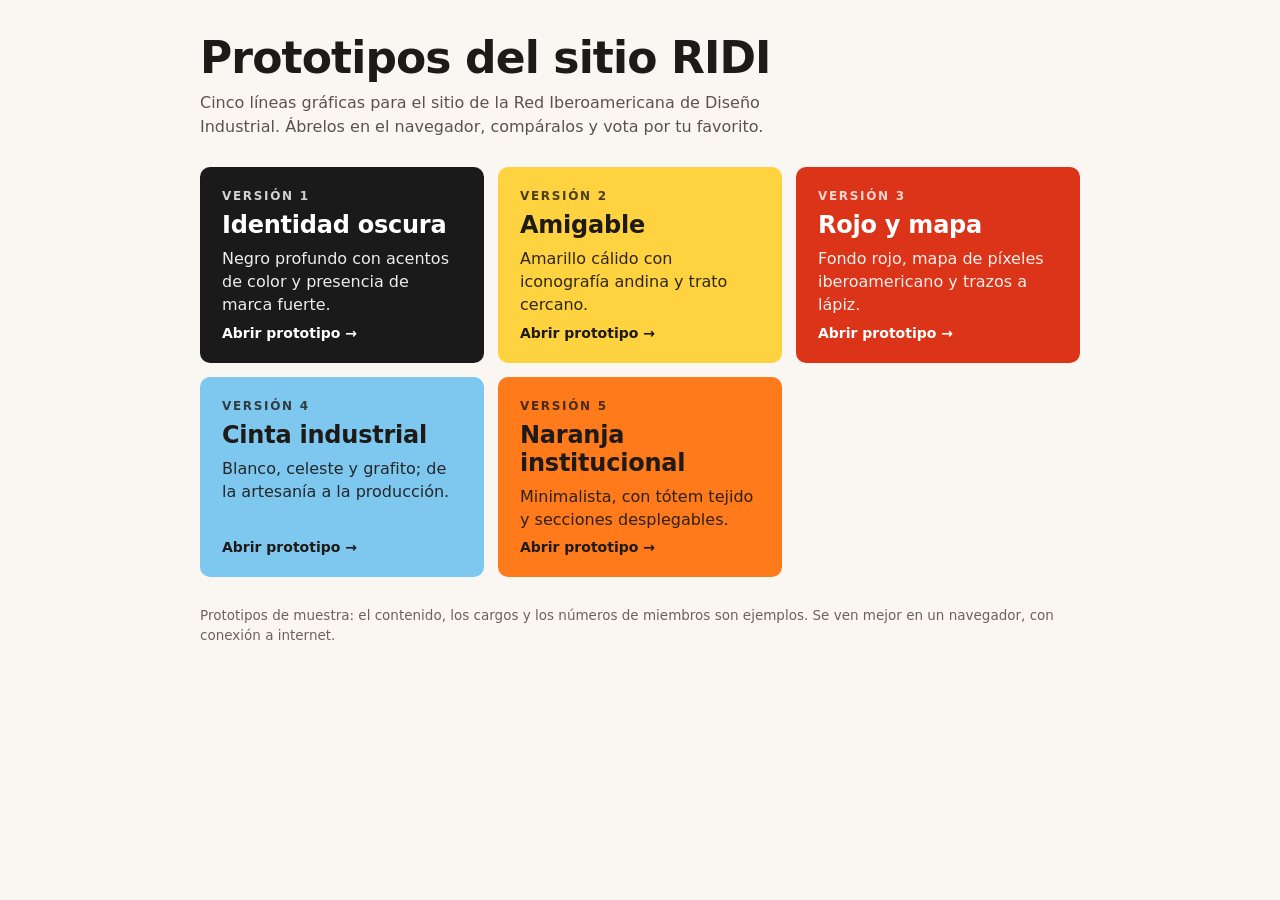
==== index.html @ a5291422 "Prototipos RIDI v1-v5 con pagina comparativa" ====
<!doctype html><html lang="es"><head><meta charset="utf-8"><meta name="viewport" content="width=device-width,initial-scale=1"><meta name="robots" content="noindex"><title>Prototipos RIDI</title>
<style>*{box-sizing:border-box}body{margin:0;font-family:system-ui,-apple-system,"Segoe UI",sans-serif;background:#faf7f3;color:#1d1a17;padding:32px 16px 56px}
main{max-width:880px;margin:0 auto}h1{font-size:clamp(28px,6vw,44px);margin:0 0 8px;letter-spacing:-.02em}p.l{color:#5a534c;margin:0 0 28px;max-width:40em;line-height:1.5}
.g{display:grid;gap:14px;grid-template-columns:repeat(auto-fit,minmax(250px,1fr))}
.c{display:flex;flex-direction:column;gap:8px;padding:22px;border-radius:10px;background:var(--bg);color:var(--fg);text-decoration:none;min-height:190px;transition:transform .2s}.c:hover{transform:translateY(-3px)}
.v{font-size:12px;letter-spacing:.14em;text-transform:uppercase;font-weight:700;opacity:.8}.c b{font-size:24px;letter-spacing:-.01em}.d{line-height:1.45;opacity:.92}.go{margin-top:auto;font-weight:700;font-size:14px}
.n{margin-top:28px;font-size:13.5px;color:#6b635b;line-height:1.5}</style></head><body><main>
<h1>Prototipos del sitio RIDI</h1><p class="l">Cinco líneas gráficas para el sitio de la Red Iberoamericana de Diseño Industrial. Ábrelos en el navegador, compáralos y vota por tu favorito.</p>
<div class="g">
<a class="c" href="v1/" style="--bg:#1A1A1A;--fg:#fff"><span class="v">Versión 1</span><b>Identidad oscura</b><span class="d">Negro profundo con acentos de color y presencia de marca fuerte.</span><span class="go">Abrir prototipo →</span></a>
<a class="c" href="v2/" style="--bg:#FFD23F;--fg:#1D1A17"><span class="v">Versión 2</span><b>Amigable</b><span class="d">Amarillo cálido con iconografía andina y trato cercano.</span><span class="go">Abrir prototipo →</span></a>
<a class="c" href="v3/" style="--bg:#DC3418;--fg:#fff"><span class="v">Versión 3</span><b>Rojo y mapa</b><span class="d">Fondo rojo, mapa de píxeles iberoamericano y trazos a lápiz.</span><span class="go">Abrir prototipo →</span></a>
<a class="c" href="v4/" style="--bg:#7EC8F0;--fg:#1D1A17"><span class="v">Versión 4</span><b>Cinta industrial</b><span class="d">Blanco, celeste y grafito; de la artesanía a la producción.</span><span class="go">Abrir prototipo →</span></a>
<a class="c" href="v5/" style="--bg:#FF7A1A;--fg:#1D1A17"><span class="v">Versión 5</span><b>Naranja institucional</b><span class="d">Minimalista, con tótem tejido y secciones desplegables.</span><span class="go">Abrir prototipo →</span></a>
</div><p class="n">Prototipos de muestra: el contenido, los cargos y los números de miembros son ejemplos. Se ven mejor en un navegador, con conexión a internet.</p></main></body></html>
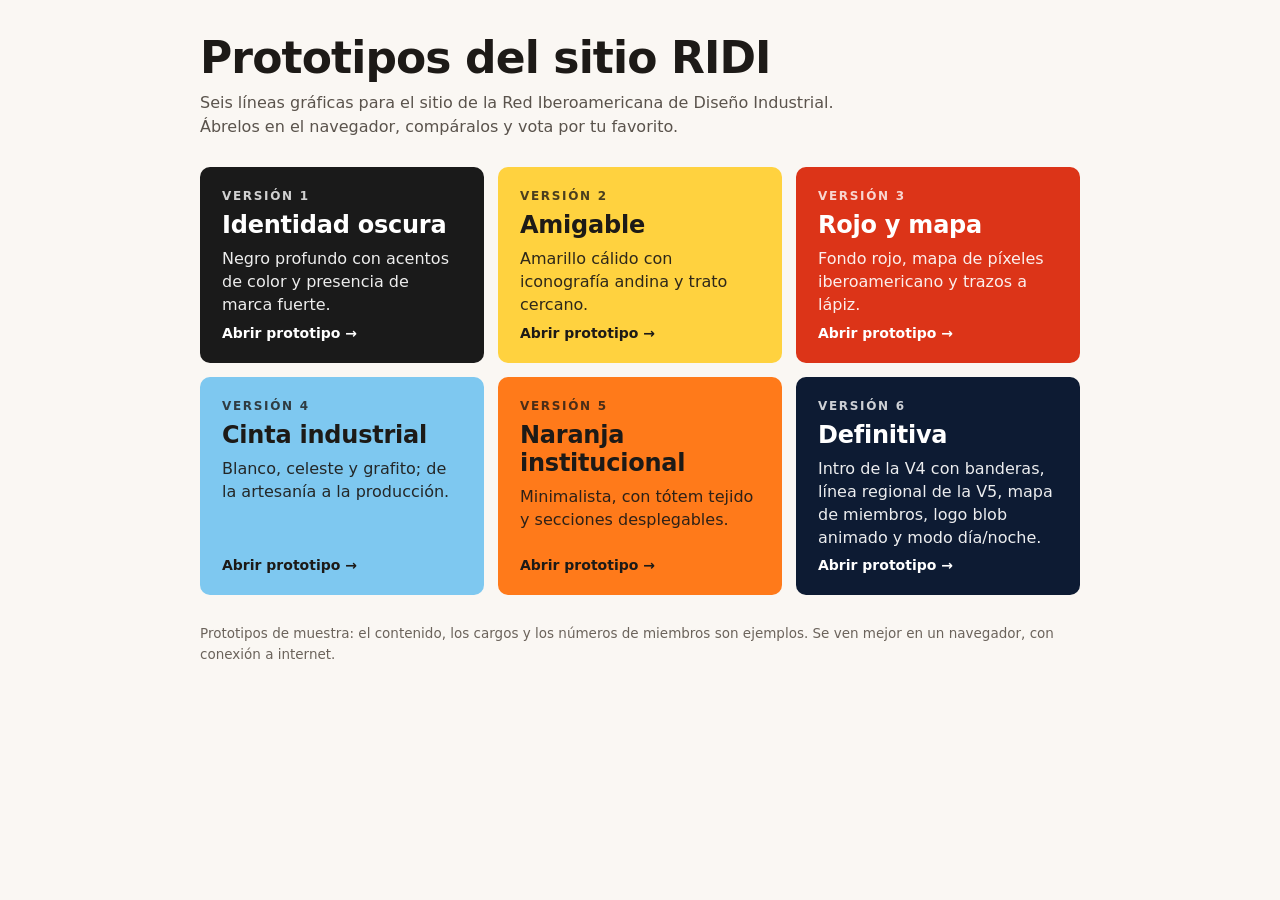
==== commit 88458480: "Agrega prototipo RIDI v6 (definitivo) con fuentes y tarjeta en el índice Co-Authored-By: Claude Sonn" ====
--- a/index.html
+++ b/index.html
@@ -5,11 +5,12 @@
 .c{display:flex;flex-direction:column;gap:8px;padding:22px;border-radius:10px;background:var(--bg);color:var(--fg);text-decoration:none;min-height:190px;transition:transform .2s}.c:hover{transform:translateY(-3px)}
 .v{font-size:12px;letter-spacing:.14em;text-transform:uppercase;font-weight:700;opacity:.8}.c b{font-size:24px;letter-spacing:-.01em}.d{line-height:1.45;opacity:.92}.go{margin-top:auto;font-weight:700;font-size:14px}
 .n{margin-top:28px;font-size:13.5px;color:#6b635b;line-height:1.5}</style></head><body><main>
-<h1>Prototipos del sitio RIDI</h1><p class="l">Cinco líneas gráficas para el sitio de la Red Iberoamericana de Diseño Industrial. Ábrelos en el navegador, compáralos y vota por tu favorito.</p>
+<h1>Prototipos del sitio RIDI</h1><p class="l">Seis líneas gráficas para el sitio de la Red Iberoamericana de Diseño Industrial. Ábrelos en el navegador, compáralos y vota por tu favorito.</p>
 <div class="g">
 <a class="c" href="v1/" style="--bg:#1A1A1A;--fg:#fff"><span class="v">Versión 1</span><b>Identidad oscura</b><span class="d">Negro profundo con acentos de color y presencia de marca fuerte.</span><span class="go">Abrir prototipo →</span></a>
 <a class="c" href="v2/" style="--bg:#FFD23F;--fg:#1D1A17"><span class="v">Versión 2</span><b>Amigable</b><span class="d">Amarillo cálido con iconografía andina y trato cercano.</span><span class="go">Abrir prototipo →</span></a>
 <a class="c" href="v3/" style="--bg:#DC3418;--fg:#fff"><span class="v">Versión 3</span><b>Rojo y mapa</b><span class="d">Fondo rojo, mapa de píxeles iberoamericano y trazos a lápiz.</span><span class="go">Abrir prototipo →</span></a>
 <a class="c" href="v4/" style="--bg:#7EC8F0;--fg:#1D1A17"><span class="v">Versión 4</span><b>Cinta industrial</b><span class="d">Blanco, celeste y grafito; de la artesanía a la producción.</span><span class="go">Abrir prototipo →</span></a>
 <a class="c" href="v5/" style="--bg:#FF7A1A;--fg:#1D1A17"><span class="v">Versión 5</span><b>Naranja institucional</b><span class="d">Minimalista, con tótem tejido y secciones desplegables.</span><span class="go">Abrir prototipo →</span></a>
+<a class="c" href="v6/" style="--bg:#0D1B33;--fg:#fff"><span class="v">Versión 6</span><b>Definitiva</b><span class="d">Intro de la V4 con banderas, línea regional de la V5, mapa de miembros, logo blob animado y modo día/noche.</span><span class="go">Abrir prototipo →</span></a>
 </div><p class="n">Prototipos de muestra: el contenido, los cargos y los números de miembros son ejemplos. Se ven mejor en un navegador, con conexión a internet.</p></main></body></html>
